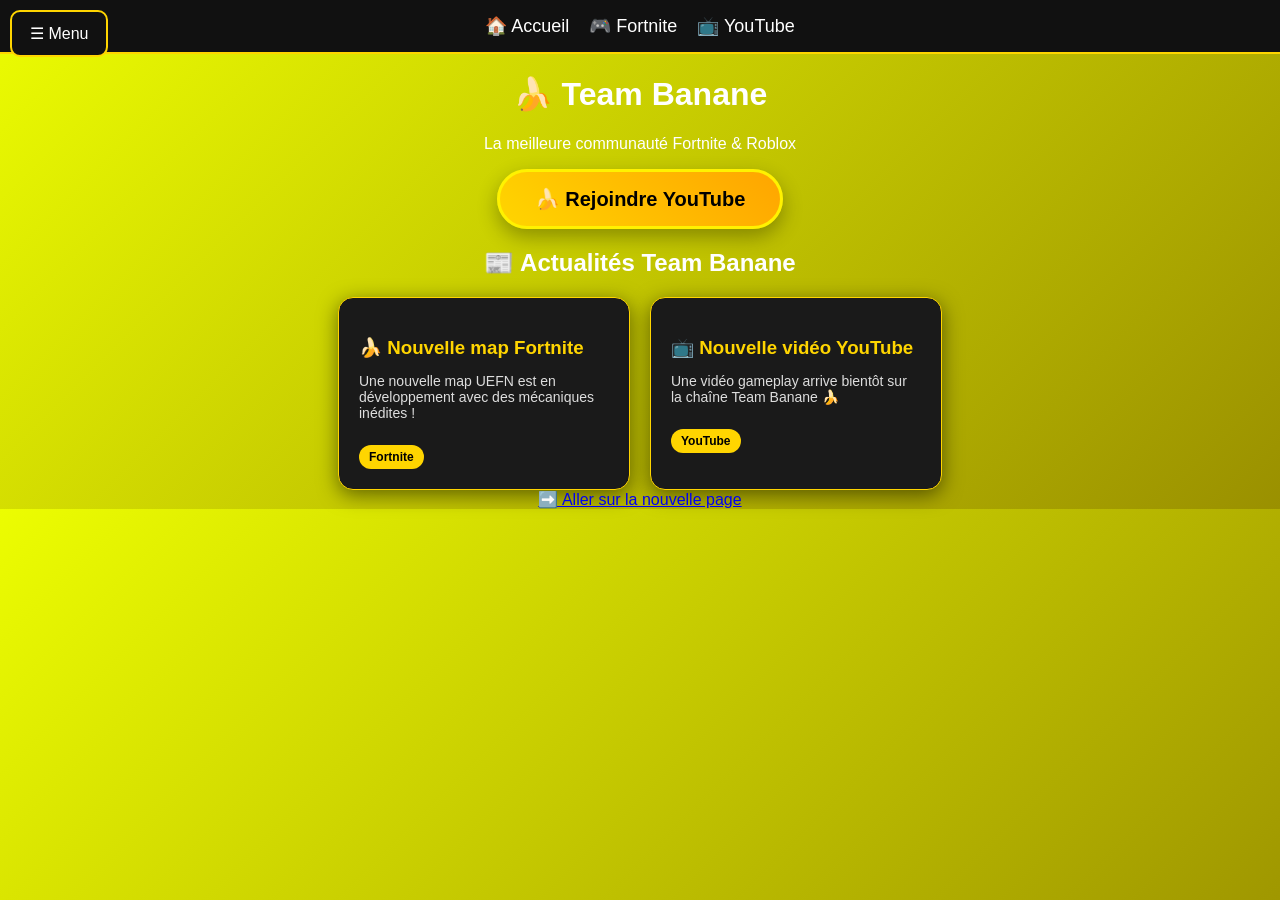
==== index.html @ e89adc90 "Add files via upload" ====
<!DOCTYPE html>
<html lang="fr">
<head>
    <meta charset="UTF-8">
    <meta name="viewport" content="width=device-width, initial-scale=1.0">
    <title>Team Banane</title>

    <link rel="stylesheet" href="style.css">
</head>

<body>

</body>
</html><link rel="preconnect" href="https://fonts.googleapis.com">
<link rel="preconnect" href="https://fonts.gstatic.com" crossorigin>
<link href="https://fonts.googleapis.com/css2?family=Poppins:wght@400;700&display=swap" rel="stylesheet">
</a><nav class="menu">
    <a href="index.html">🏠 Accueil</a>
    <a href="fortnite.html">🎮 Fortnite</a>
    <a href="https://www.youtube.com/" target="_blank">📺 YouTube</a>
</nav><h1>🍌 Team Banane</h1>
<p>La meilleure communauté Fortnite & Roblox</p>



<a href="https://www.youtube.com/@Rapha%C3%ABl_Fornite62" target="_blank" class="btn-banana">
🍌 Rejoindre YouTube
<a>



<h2>📰 Actualités Team Banane</h2>

<div class="news-container">

    <div class="news">
        <h3>🍌 Nouvelle map Fortnite</h3>
        <p>Une nouvelle map UEFN est en développement avec des mécaniques inédites !</p>
        <span class="tag">Fortnite</span>
    </div>

   
    <div class="news">
        <h3>📺 Nouvelle vidéo YouTube</h3>
        <p>Une vidéo gameplay arrive bientôt sur la chaîne Team Banane 🍌</p>
        <span class="tag">YouTube</span>
    </div>

</div>
<a href="nouvelle-page.html">
➡️ Aller sur la nouvelle page
</a>

<div class="menu-container">

    <div class="menu-button">
        ☰ Menu
    </div>

    <div class="menu-dropdown">

        <a href="index.html">🏠 Accueil</a>
        <a href="news.html">📰 Actualités</a>
        <a href="youtube.html">📺 YouTube</a>
        <a href="roblox.html">🎮 Roblox</a>
        <a href="fortnite.html">🔥 Fortnite</a>
        <a href="admin.html">🔐 Admin Panel</a>

    </div>

</div>
---- style.css ----
body{
    background-color: rgb(208, 255, 1);
}body{
    font-family:'Poppins',sans-serif;
}button:hover{
    background:rgb(242, 255, 0);
}.btn-banana{
    display:inline-block;
    background: linear-gradient(45deg, #FFD500, #FFA500);
    color:black;
    padding:15px 35px;
    border-radius:50px;
    text-decoration:none;
    font-size:20px;
    font-weight:bold;
    font-family:Arial, sans-serif;
    box-shadow: 0 8px 20px rgba(0,0,0,0.3);
    transition: all 0.3s ease;
    border:3px solid #fff200;
}.btn-banana:hover{
    transform: scale(1.1) rotate(-2deg);
    box-shadow: 0 12px 25px rgba(0,0,0,0.5);
    background: linear-gradient(45deg, #fff200, #ff9900);
}body{
    margin:0;
    font-family: Arial, sans-serif;
    background: linear-gradient(135deg, #ecfd01, #9a9000);
    color:white;
    text-align:center;
}.menu{
    display:flex;
    justify-content:center;
    gap:30px;
    padding:20px;
    background:#111;
    border-bottom:2px solid #FFD500;
}

.menu a{
    color:white;
    text-decoration:none;
    font-size:18px;
    transition:0.3s;
}

.menu a:hover{
    color:#FFD500;
    transform:scale(1.1);
}.menu-container{
    position:relative;
    display:inline-block;
}

/* bouton menu */
.menu-button{
    background:#111;
    color:white;
    padding:12px 18px;
    cursor:pointer;
    border:2px solid #FFD500;
    border-radius:10px;
    user-select:none;
}

/* menu caché */
.menu-dropdown{
    display:none;
    position:absolute;
    top:50px;
    left:0;
    background:#1a1a1a;
    border:2px solid #FFD500;
    border-radius:10px;
    min-width:180px;
    z-index:1000;
}

/* liens */
.menu-dropdown a{
    display:block;
    padding:12px;
    color:white;
    text-decoration:none;
}

.menu-dropdown a:hover{
    background:#FFD500;
    color:black;
}

/* afficher menu au survol */
.menu-container:hover .menu-dropdown{
    display:block;
}.menu-container{
    position:fixed;
    top:10px;
    left:10px;
    z-index:9999;
}.news-container{
    display:flex;
    justify-content:center;
    gap:20px;
    flex-wrap:wrap;
    margin-top:20px;
}

.news{
    background: linear-gradient(145deg, #1a1a1a, #0f0f0f);
    border:1px solid #FFD500;
    padding:20px;
    width:280px;
    border-radius:15px;
    transition:0.3s;
    text-align:left;
    box-shadow:0 5px 20px rgba(0,0,0,0.5);
}

.news:hover{
    transform:translateY(-8px);
    box-shadow:0 10px 30px rgba(255,213,0,0.3);
}

.news h3{
    color:#FFD500;
    margin-bottom:10px;
}

.news p{
    color:#ddd;
    font-size:14px;
}

.tag{
    display:inline-block;
    margin-top:10px;
    padding:5px 10px;
    font-size:12px;
    background:#FFD500;
    color:black;
    border-radius:20px;
    font-weight:bold;
}

.menu{
    display:flex;
    justify-content:center;
    gap:20px;
    padding:15px;
    background:#111;
}

.menu a{
    color:white;
    text-decoration:none;
}

.menu a:hover{
    color:#FFD500;
}

.news-container{
    display:flex;
    justify-content:center;
    gap:20px;
    flex-wrap:wrap;
    margin-top:20px;
}

.news{
    background:#1a1a1a;
    border:1px solid #FFD500;
    padding:20px;
    width:250px;
    border-radius:15px;
    color:white;
}


.card{
    background:#1a1a1a;
    border:1px solid #FFD500;
    padding:20px;
    margin:20px auto;
    width:80%;
    max-width:500px;
    border-radius:15px;
    color:white;
    transition:0.3s;
}

.card:hover{
    transform:scale(1.03);
    box-shadow:0 0 20px rgba(255,213,0,0.3);
}

.card h2{
    color:#FFD500;
}
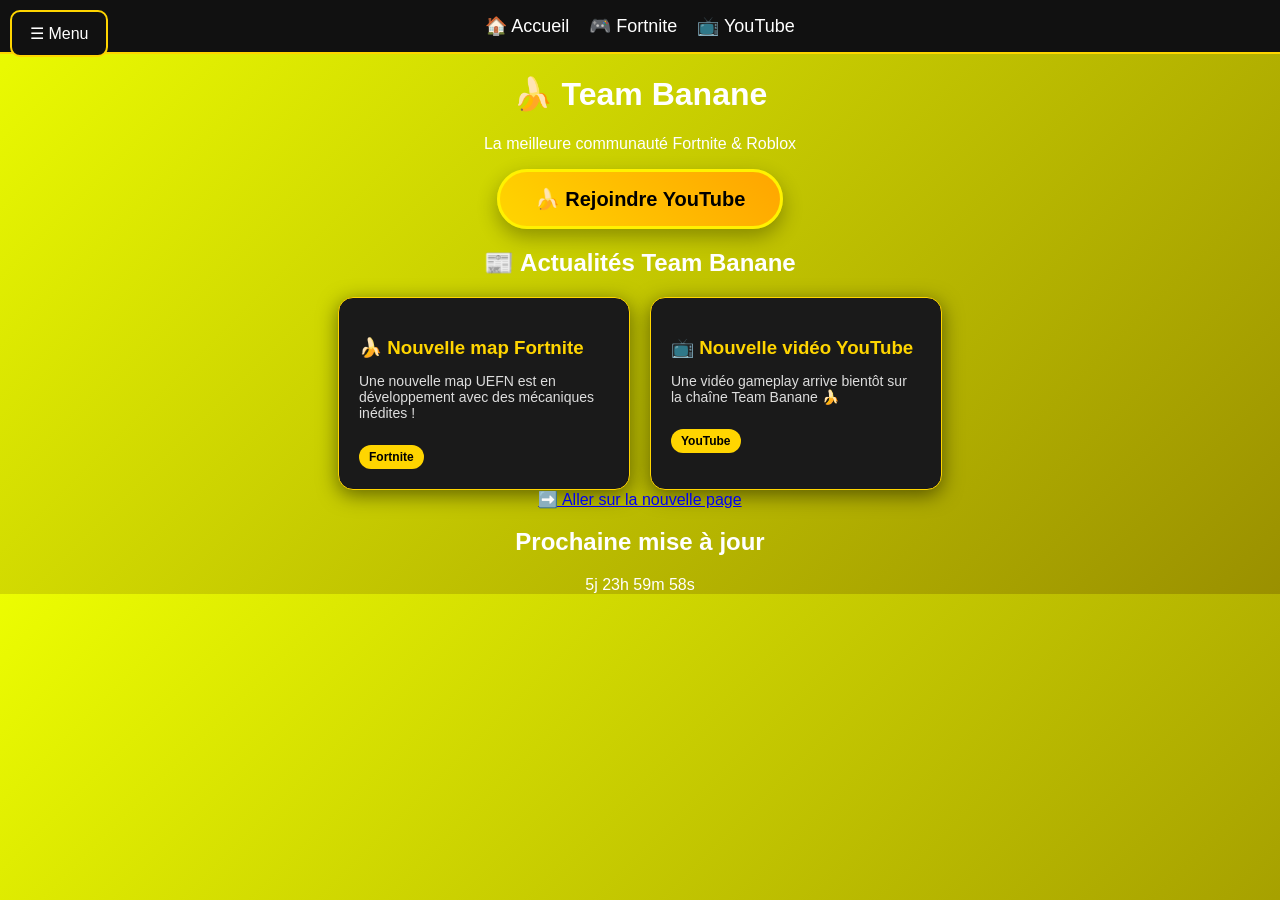
==== commit 25dcdd91: "Update index.html" ====
--- a/index.html
+++ b/index.html
@@ -68,4 +68,12 @@
 
     </div>
 
-</div>+</div>
+
+    <h2> Prochaine mise à jour</h2>
+
+<div id="countdown" class="countdown">
+    Chargement...
+</div>
+
+<script src="script.js"></script>
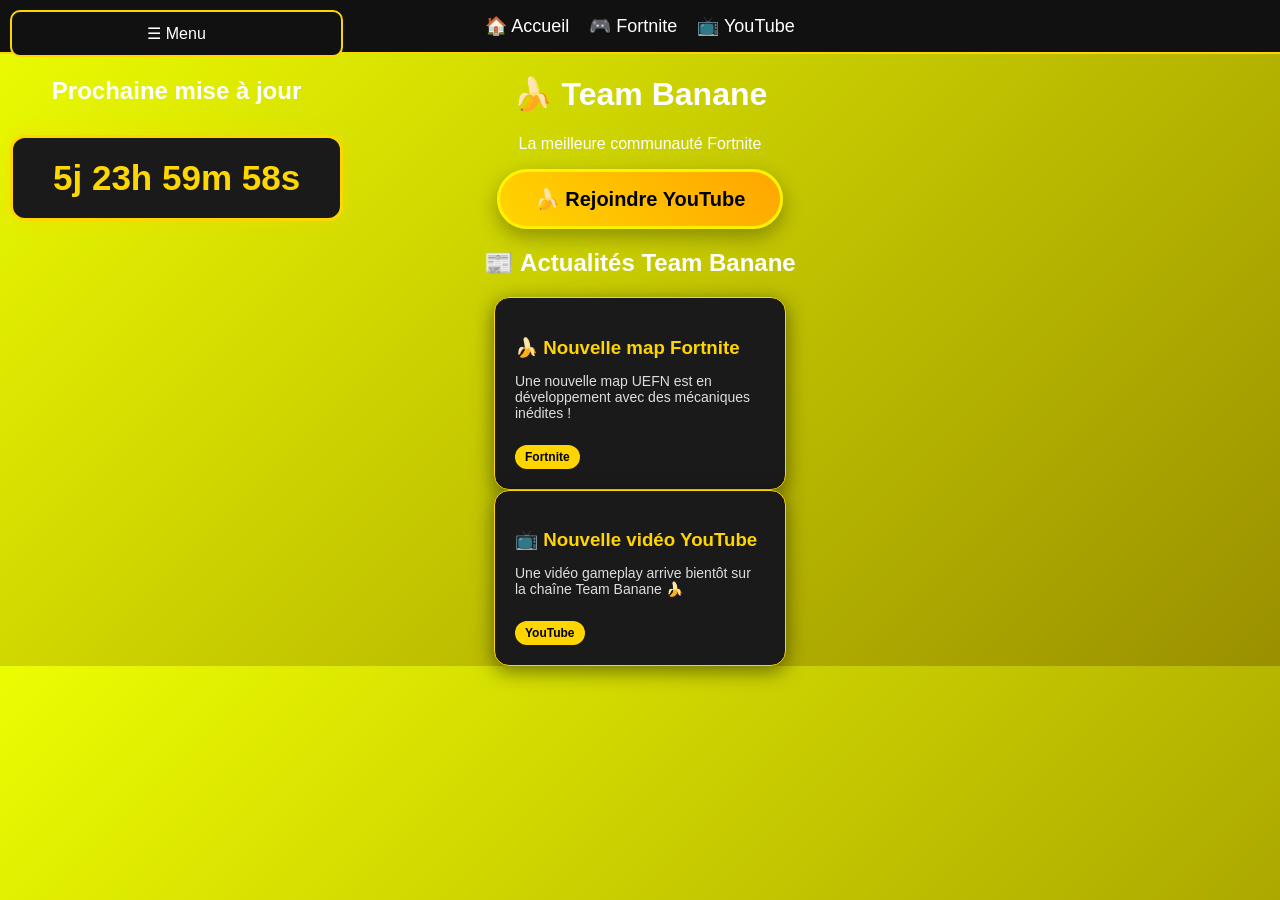
==== commit 9e80a8c8: "Update index.html" ====
--- a/index.html
+++ b/index.html
@@ -19,7 +19,7 @@
     <a href="fortnite.html">🎮 Fortnite</a>
     <a href="https://www.youtube.com/" target="_blank">📺 YouTube</a>
 </nav><h1>🍌 Team Banane</h1>
-<p>La meilleure communauté Fortnite & Roblox</p>
+<p>La meilleure communauté Fortnite </p>
 
 
 
@@ -46,10 +46,6 @@
         <span class="tag">YouTube</span>
     </div>
 
-</div>
-<a href="nouvelle-page.html">
-➡️ Aller sur la nouvelle page
-</a>
 
 <div class="menu-container">
 
@@ -68,9 +64,12 @@
 
     </div>
 
-</div>
 
-    <h2> Prochaine mise à jour</h2>
+
+
+
+
+<h2> Prochaine mise à jour</h2>
 
 <div id="countdown" class="countdown">
     Chargement...
--- a/style.css
+++ b/style.css
@@ -195,4 +195,32 @@
 
 .card h2{
     color:#FFD500;
-}+}
+
+#countdown{
+    width: fit-content;
+    margin: 30px auto;
+    padding: 20px 40px;
+    font-size: 35px;
+    font-weight: bold;
+    color: #FFD700;
+    background: #1a1a1a;
+    border: 3px solid #FFD700;
+    border-radius: 15px;
+    box-shadow: 0 0 20px rgba(255,215,0,0.4);
+    text-align: center;
+}
+
+.countdown{
+    width:350px;
+    margin:40px auto;
+    padding:20px;
+    background:#181818;
+    border:3px solid #FFD700;
+    border-radius:15px;
+    color:#FFD700;
+    font-size:32px;
+    font-weight:bold;
+    text-align:center;
+    box-shadow:0 0 20px rgba(255,215,0,0.4);
+}
